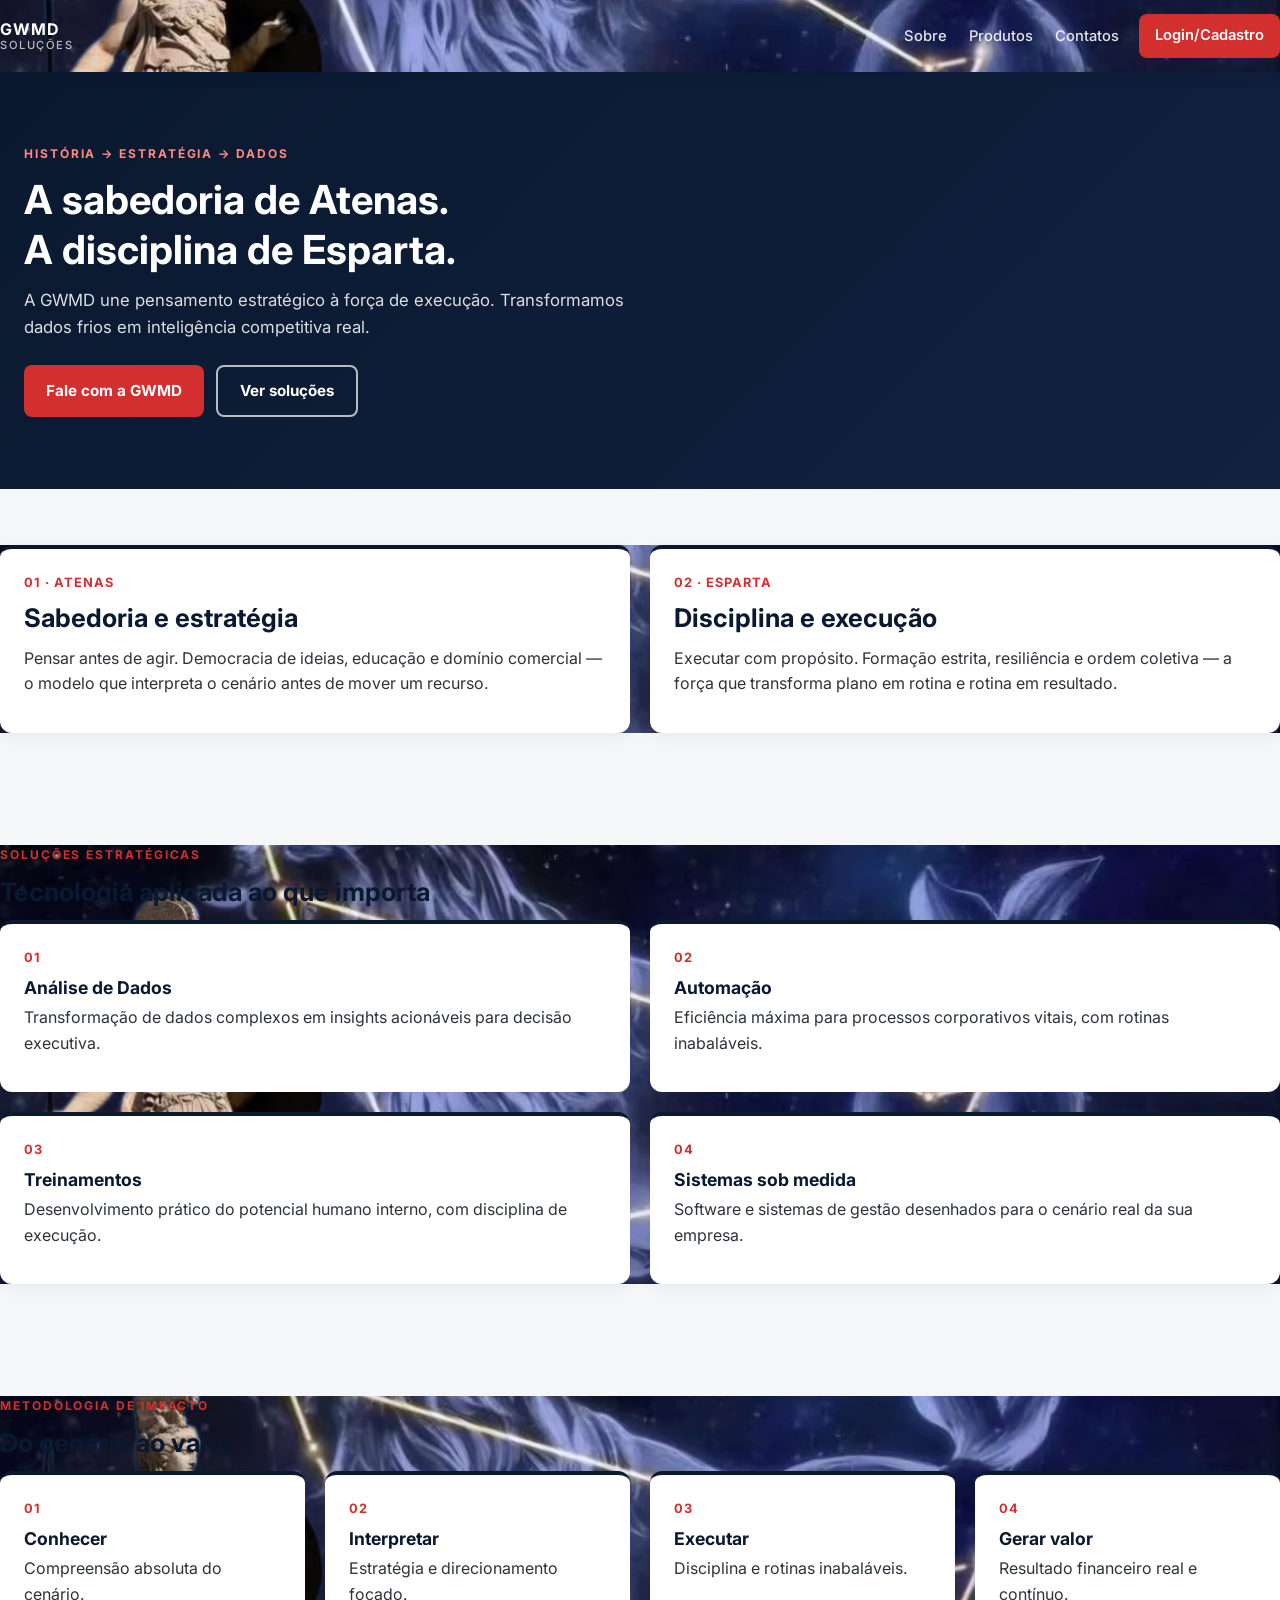
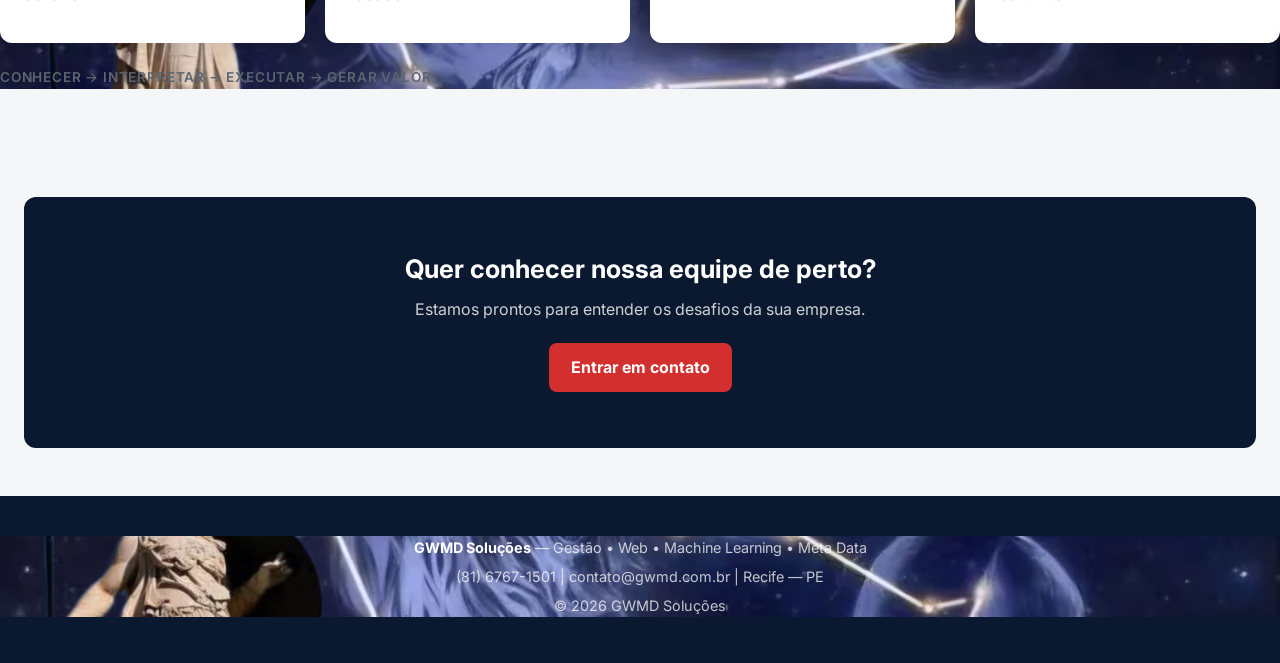
==== index.html @ 0099fe32 "Meu primeiro commit - site GWMD Solucoes" ====
<!DOCTYPE html>
<html lang="en">
<head>
    <meta charset="UTF-8">
    <meta name="viewport" content="width=device-width, initial-scale=1.0">
    <title>GWMD Soluções</title>
    <link rel="stylesheet" href="css/style.css">
</head>
<body>

    <!-- menu no topo -->
    <header>
        <div class="container">
            <!-- container centraliza e limita a largura -->

            <div class="logo">
                <strong>GWMD</strong>
                <span>Soluções</span>
            </div>

            <nav>
                <!-- links das páginas -->
                <ul>
                    <li><a href="sobre.html">Sobre</a></li>
                    <li><a href="produtos.html">Produtos</a></li>
                    <li><a href="contatos.html">Contatos</a></li>
                    <li><a href="login.html" class="btn-nav">Login/Cadastro</a></li>
                </ul>
            </nav>
        </div>
    </header>

    <!-- seção de identidade-->
    <section class="identidade">
        <div class="container-pagina">
            <p class="eyebrow">História → Estratégia → Dados</p>

            <h1>A sabedoria de Atenas.<br>A disciplina de Esparta.</h1>
         
            <p class="subtitle">
                A GWMD une pensamento estratégico à força de execução.
                Transformamos dados frios em inteligência competitiva real.
            </p>

            <div class="acoes-identidade">
                <!-- botões principais -->
                <a href="contatos.html" class="btn">Fale com a GWMD</a>
                <a href="produtos.html" class="btn btn-outline">Ver soluções</a>
            </div>
        </div>
    </section>

    <!-- bloco atenas x esparta (oque vai ser o diferencial talvez seja isso mesmo de unir o antigo com o atual, e eu sou meio suspeito a dizer sobre o antigo até pq a filosofia socratica é algo que eu gosto muito)-->
    <section class="legado">
        <div class="container grid-2">
            <article class="card">
                <p class="card-label">01 · Atenas</p>
                <h2>Sabedoria e estratégia</h2>
                <p>
                    Pensar antes de agir. Democracia de ideias, educação e domínio comercial —
                    o modelo que interpreta o cenário antes de mover um recurso.
                </p>
            </article>

            <article class="card">
                <p class="card-label">02 · Esparta</p>
                <h2>Disciplina e execução</h2>
                <p>
                    Executar com propósito. Formação estrita, resiliência e ordem coletiva —
                    a força que transforma plano em rotina e rotina em resultado.
                </p>
            </article>
        </div>
    </section>

    <!-- os 4 serviços -->
    <section class="servicos" id="servicos">
        <div class="container">
            <p class="eyebrow">Soluções estratégicas</p>
            <h2>Tecnologia aplicada ao que importa</h2>

            <div class="grid-2">
                <article class="card">
                    <p class="card-label">01</p>
                    <h3>Análise de Dados</h3>
                    <p>Transformação de dados complexos em insights acionáveis para decisão executiva.</p>
                </article>

                <article class="card">
                    <p class="card-label">02</p>
                    <h3>Automação</h3>
                    <p>Eficiência máxima para processos corporativos vitais, com rotinas inabaláveis.</p>
                </article>

                <article class="card">
                    <p class="card-label">03</p>
                    <h3>Treinamentos</h3>
                    <p>Desenvolvimento prático do potencial humano interno, com disciplina de execução.</p>
                </article>

                <article class="card">
                    <p class="card-label">04</p>
                    <h3>Sistemas sob medida</h3>
                    <p>Software e sistemas de gestão desenhados para o cenário real da sua empresa.</p>
                </article>
            </div>
        </div>
    </section>

    <!-- metodologia em 4 passos -->
    <section class="metodologia">
        <div class="container">
            <p class="eyebrow">Metodologia de impacto</p>
            <h2>Do cenário ao valor</h2>

            <div class="grid-4">
                <article class="card">
                    <p class="card-label">01</p>
                    <h3>Conhecer</h3>
                    <p>Compreensão absoluta do cenário.</p>
                </article>
                <article class="card">
                    <p class="card-label">02</p>
                    <h3>Interpretar</h3>
                    <p>Estratégia e direcionamento focado.</p>
                </article>
                <article class="card">
                    <p class="card-label">03</p>
                    <h3>Executar</h3>
                    <p>Disciplina e rotinas inabaláveis.</p>
                </article>
                <article class="card">
                    <p class="card-label">04</p>
                    <h3>Gerar valor</h3>
                    <p>Resultado financeiro real e contínuo.</p>
                </article>
            </div>

            <p class="etapas-line">CONHECER → INTERPRETAR → EXECUTAR → GERAR VALOR</p>
        </div>
    </section>

    <!-- mais uma vendida de peixe, pro contato -->
   <section class="cta-sobre">
                <h2>Quer conhecer nossa equipe de perto?</h2>
                <p>Estamos prontos para entender os desafios da sua empresa.</p>
                <a href="contatos.html">Entrar em contato</a>
            </section>

    <!-- rodapé com contato  -->
    <footer>
        <div class="container">
            <p><strong>GWMD Soluções</strong> — Gestão • Web • Machine Learning • Meta Data</p>
            <p>(81) 6767-1501 | contato@gwmd.com.br | Recife — PE</p>
            <p>&copy; 2026 GWMD Soluções</p>
        </div>
    </footer>

</body>
</html>
---- css/style.css ----
@import url("https://fonts.googleapis.com/css2?family=Inter:wght@400;500;600;700&display=swap");

* {
    margin: 0;
    padding: 0;
    box-sizing: border-box;
}

html {
    scroll-behavior: smooth;
}

body {
    font-family: "Inter", system-ui, sans-serif;
    background: #f4f6f8;
    color: #2c333a;
    line-height: 1.6;
    min-height: 100vh;
}

img { max-width: 100%; display: block; }

a {
    color: #0a192f;
    text-decoration: none;
    transition: color 0.2s ease, background-color 0.2s ease, transform 0.2s ease, box-shadow 0.2s ease;
}

a:hover { color: #d32f2f; }

ul { list-style: none; }

h1, h2, h3, h4 {
    color: #0a192f;
    line-height: 1.25;
    font-weight: 700;
}

h1 { font-size: 2.25rem; margin-bottom: 0.75rem; }
h2 { font-size: 1.6rem; margin-bottom: 0.75rem; }
h3 { font-size: 1.1rem; margin-bottom: 0.4rem; }

p { margin-bottom: 0.75rem; }

/*  container  */
.container {
    background-image: url("../img/minervaebode.jpg");
    background-size: cover;
    background-position: center;
}
.container-pagina {
    width: 100%;
    max-width: 1280px;
    margin: 0 auto;
    padding-left: 24px;
    padding-right: 24px;
}

/*  header  */
header {
    background: #0a192f;
    color: #fff;
    position: sticky;
    top: 0;
    z-index: 100;
    box-shadow: 0 2px 12px rgba(10, 25, 47, 0.25);
}

header .container {
    display: flex;
    align-items: center;
    justify-content: space-between;
    min-height: 72px;
    gap: 24px;
}

.logo {
    display: flex;
    flex-direction: column;
    line-height: 1.2;
    color: #fff;
    font-weight: 700;
    letter-spacing: 0.06em;
}

.logo strong { color: #fff; }

.logo span {
    font-size: 0.7rem;
    font-weight: 500;
    color: rgba(255, 255, 255, 0.7);
    text-transform: uppercase;
    letter-spacing: 0.14em;
}

nav ul {
    display: flex;
    align-items: center;
    gap: 8px 18px;
    flex-wrap: wrap;
}

nav a {
    color: rgba(255, 255, 255, 0.88);
    font-size: 0.92rem;
    font-weight: 500;
    padding: 6px 2px;
}

nav a:hover { color: #fff; }

.btn-nav {
    display: inline-flex;
    align-items: center;
    background: #d32f2f;
    color: #fff !important;
    padding: 10px 16px;
    border-radius: 8px;
    font-weight: 600;
}

.btn-nav:hover {
    background: #b71c1c;
    color: #fff !important;
}

/*  botões  */
.btn,
button,
input[type="submit"] {
    display: inline-flex;
    align-items: center;
    justify-content: center;
    background: #d32f2f;
    color: #fff;
    border: none;
    border-radius: 8px;
    padding: 12px 22px;
    font-family: inherit;
    font-size: 0.95rem;
    font-weight: 700;
    cursor: pointer;
    text-decoration: none;
    transition: background-color 0.2s ease, transform 0.2s ease, box-shadow 0.2s ease;
}

.btn:hover,
button:hover {
    background: #b71c1c;
    color: #fff;
    transform: translateY(-2px);
    box-shadow: 0 6px 16px rgba(211, 47, 47, 0.35);
}

.btn-outline {
    background: transparent;
    color: #fff;
    border: 2px solid rgba(255, 255, 255, 0.7);
}

.btn-outline:hover {
    background: #fff;
    color: #0a192f;
    border-color: #fff;
    box-shadow: none;
}

/*  grids  */
.grid-2 {
    display: grid;
    grid-template-columns: repeat(2, 1fr);
    gap: 20px;
}

.grid-4 {
    display: grid;
    grid-template-columns: repeat(4, 1fr);
    gap: 20px;
}

/*  cards genéricos  */
.card,
.card-produto,
.card-metrica,
.pilar,
.bloco-info,
.item-info,
.card-login {
    background: #fff;
    border-radius: 12px;
    padding: 24px;
    box-shadow: 0 4px 16px rgba(10, 25, 47, 0.06);
    border-top: 4px solid #0a192f;
    transition: transform 0.2s ease, box-shadow 0.2s ease;
}

.card:hover,
.card-produto:hover,
.card-metrica:hover,
.pilar:hover,
.bloco-info:hover {
    transform: translateY(-5px);
    box-shadow: 0 10px 28px rgba(10, 25, 47, 0.12);
}

.card-produto,
.card-metrica {
    border-top-color: #d32f2f;
}

.card-label,
.codigo-produto {
    color: #d32f2f;
    font-size: 0.8rem;
    font-weight: 700;
    letter-spacing: 0.08em;
    text-transform: uppercase;
    margin-bottom: 8px;
}

/*  textos auxiliares  */
.eyebrow {
    color: #d32f2f;
    font-size: 0.75rem;
    font-weight: 700;
    letter-spacing: 0.16em;
    text-transform: uppercase;
    margin-bottom: 12px;
}

.subtitle {
    max-width: 640px;
    color: #5a6570;
    font-size: 1.05rem;
    margin-bottom: 24px;
}

.etapas-line {
    margin-top: 24px;
    color: #5a6570;
    font-size: 0.85rem;
    font-weight: 600;
    letter-spacing: 0.06em;
}

section {
    padding: 48px 0;
}

/* home */
.identidade {
    background: linear-gradient(135deg, #0a192f 0%, #112240 100%);
    color: #fff;
    padding: 72px 0;
}

.identidade h1 {
    color: #fff;
    font-size: 2.5rem;
    max-width: 720px;
}

.identidade .subtitle,
.identidade p {
    color: rgba(255, 255, 255, 0.85);
}

.identidade .eyebrow {
    color: #ff8a80;
}

.acoes-identidade {
    display: flex;
    flex-wrap: wrap;
    gap: 12px;
    margin-top: 8px;
}

.legado,
.servicos,
.metodologia {
    padding: 56px 0;
}

/* Contato */
.cta-sobre,
.cta-produtos {
    background: #0a192f;
    color: #fff;
    text-align: center;
    padding: 56px 24px;
    margin: 24px auto 0;
    border-radius: 12px;
    max-width: 1280px;
}

.cta-sobre h2,
.cta-produtos h2 {
    color: #fff;
}

.cta-sobre p,
.cta-produtos p {
    color: rgba(255, 255, 255, 0.8);
    margin-bottom: 20px;
}

.cta-sobre a,
.cta-produtos a {
    display: inline-flex;
    background: #d32f2f;
    color: #fff;
    padding: 12px 22px;
    border-radius: 8px;
    font-weight: 700;
}

.cta-sobre a:hover,
.cta-produtos a:hover {
    background: #b71c1c;
    color: #fff;
}

 
body > .cta-sobre {
    margin: 40px 24px 0;
}

/*  footer  */
footer {
    background: #0a192f;
    color: rgba(255, 255, 255, 0.75);
    padding: 40px 0;
    text-align: center;
    font-size: 0.9rem;
    margin-top: 48px;
}

footer strong { color: #fff; }
footer p { margin-bottom: 6px; }

/*  formulários .campo  */
.campo {
    margin-bottom: 18px;
}

.campo label {
    display: block;
    font-size: 0.9rem;
    font-weight: 600;
    color: #0a192f;
    margin-bottom: 6px;
}

.campo input,
.campo select,
.campo textarea {
    width: 100%;
    padding: 12px 14px;
    font-family: inherit;
    font-size: 0.95rem;
    color: #2c333a;
    background: #fff;
    border: 1px solid #d0d7de;
    border-radius: 8px;
    outline: none;
    transition: border-color 0.2s ease, box-shadow 0.2s ease;
}

.campo textarea {
    min-height: 120px;
    resize: vertical;
}

.campo input:focus,
.campo select:focus,
.campo textarea:focus {
    border-color: #0a192f;
    box-shadow: 0 0 0 3px rgba(10, 25, 47, 0.15);
}

/*  LOGIN  */
.area-login {
    padding: 64px 0;
    min-height: calc(100vh - 200px);
    display: flex;
    align-items: center;
}

.area-login .container {
    display: flex;
    justify-content: center;
}

.card-login {
    width: 100%;
    max-width: 440px;
    border-top-color: #d32f2f;
}

.card-login h2 {
    margin-bottom: 8px;
}

.card-login > p {
    color: #5a6570;
    margin-bottom: 24px;
}

.card-login form {
    background: transparent;
    box-shadow: none;
    border: none;
    padding: 0;
}

.opcoes-login {
    display: flex;
    flex-direction: column;
    gap: 10px;
    margin-bottom: 20px;
    font-size: 0.9rem;
}

.opcoes-login a {
    color: #d32f2f;
    font-weight: 500;
}

.card-login button {
    width: 100%;
}
/*  CONTATOS  */
.pagina-contato {
    padding-bottom: 24px;
}

.contato-hero {
    padding-top: 40px;
    padding-bottom: 16px;
}

.bloco-contato {
    display: grid;
    grid-template-columns: 1.2fr 0.8fr;
    gap: 24px;
    align-items: start;
    padding-bottom: 40px;
}

.formulario-contato {
    background: #fff;
    border-radius: 12px;
    padding: 28px;
    box-shadow: 0 4px 16px rgba(10, 25, 47, 0.06);
    border-top: 4px solid #0a192f;
}

.formulario-contato form {
    background: transparent;
    box-shadow: none;
    border: none;
    padding: 0;
}

.formulario-contato button {
    width: 100%;
    margin-top: 8px;
}

.informacoes-contato {
    display: flex;
    flex-direction: column;
    gap: 16px;
}

.informacoes-contato > h2 {
    margin-bottom: 4px;
}

.item-info {
    border-top-color: #d32f2f;
    padding: 18px 20px;
}

.item-info h3 {
    font-size: 0.85rem;
    text-transform: uppercase;
    letter-spacing: 0.06em;
    color: #d32f2f;
}

.item-info p {
    margin-bottom: 0;
    color: #2c333a;
    font-weight: 500;
}

/*  PRODUTOS  */
.produtos-hero {
    padding-top: 40px;
    padding-bottom: 16px;
}

.lista-produtos {
    display: grid;
    grid-template-columns: repeat(2, 1fr);
    gap: 20px;
    padding-bottom: 32px;
}

.card-produto ul {
    margin: 12px 0 20px;
    padding-left: 18px;
    list-style: disc;
    color: #5a6570;
}

.card-produto li {
    margin-bottom: 6px;
    font-size: 0.92rem;
}

.card-produto > a {
    display: inline-flex;
    background: #d32f2f;
    color: #fff;
    padding: 10px 16px;
    border-radius: 8px;
    font-weight: 600;
    font-size: 0.9rem;
}

.card-produto > a:hover {
    background: #b71c1c;
    color: #fff;
}

/*  SOBRE  */
.sobre-hero {
    padding-top: 40px;
    padding-bottom: 16px;
}

.filosofia {
    padding: 24px 0 40px;
}

.filosofia > h2 {
    margin-bottom: 20px;
}

.filosofia .pilar {
    margin-bottom: 16px;
}

.missao-visao {
    display: grid;
    grid-template-columns: repeat(2, 1fr);
    gap: 20px;
    padding-bottom: 32px;
}

/*  DASHBOARD  */
.pagina-dashboard {
    padding-bottom: 40px;
}

.boas-vindas {
    padding-top: 40px;
    padding-bottom: 16px;
}

.metricas-grid {
    display: grid;
    grid-template-columns: repeat(4, 1fr);
    gap: 20px;
    margin-bottom: 36px;
}

.valor-metrica {
    font-size: 1.85rem;
    font-weight: 700;
    color: #0a192f;
    margin: 8px 0 4px;
}

.status-metrica {
    color: #5a6570;
    font-size: 0.88rem;
    margin-bottom: 0;
}

.tabela-relatorios {
    margin-bottom: 36px;
}

table {
    width: 100%;
    border-collapse: collapse;
    background: #fff;
    border-radius: 12px;
    overflow: hidden;
    box-shadow: 0 4px 16px rgba(10, 25, 47, 0.06);
    border: none;
}

thead {
    background: #0a192f;
    color: #fff;
}

thead th {
    text-align: left;
    padding: 14px 16px;
    font-size: 0.85rem;
    font-weight: 600;
}

tbody td {
    text-align: left;
    padding: 14px 16px;
    font-size: 0.92rem;
    border-bottom: 1px solid #e8ecf0;
}

tbody tr:nth-child(even) {
    background: #f4f6f8;
}

tbody tr:hover {
    background: #eef2f6;
}

.tabela-relatorios a {
    color: #d32f2f;
    font-weight: 600;
}

.acoes-dashboard {
    background: #fff;
    border-radius: 12px;
    padding: 24px;
    box-shadow: 0 4px 16px rgba(10, 25, 47, 0.06);
    border-top: 4px solid #0a192f;
}

.acoes-dashboard a {
    display: inline-flex;
    margin: 8px 12px 0 0;
    background: #d32f2f;
    color: #fff;
    padding: 10px 16px;
    border-radius: 8px;
    font-weight: 600;
    font-size: 0.9rem;
}

.acoes-dashboard a:hover {
    background: #b71c1c;
    color: #fff;
}

/*  responsivo  */
@media (max-width: 1024px) {
    .grid-4,
    .metricas-grid {
        grid-template-columns: repeat(2, 1fr);
    }
}

@media (max-width: 768px) {
    h1 { font-size: 1.7rem; }
    h2 { font-size: 1.35rem; }

    header .container {
        flex-direction: column;
        align-items: flex-start;
        padding-top: 16px;
        padding-bottom: 16px;
    }

    nav ul {
        width: 100%;
        gap: 8px 12px;
    }

    .identidade { padding: 48px 0; }
    .identidade h1 { font-size: 1.8rem; }

    .grid-2,
    .grid-4,
    .lista-produtos,
    .missao-visao,
    .bloco-contato,
    .metricas-grid {
        grid-template-columns: 1fr;
    }

    table {
        display: block;
        overflow-x: auto;
    }

    section { padding: 36px 0; }
}
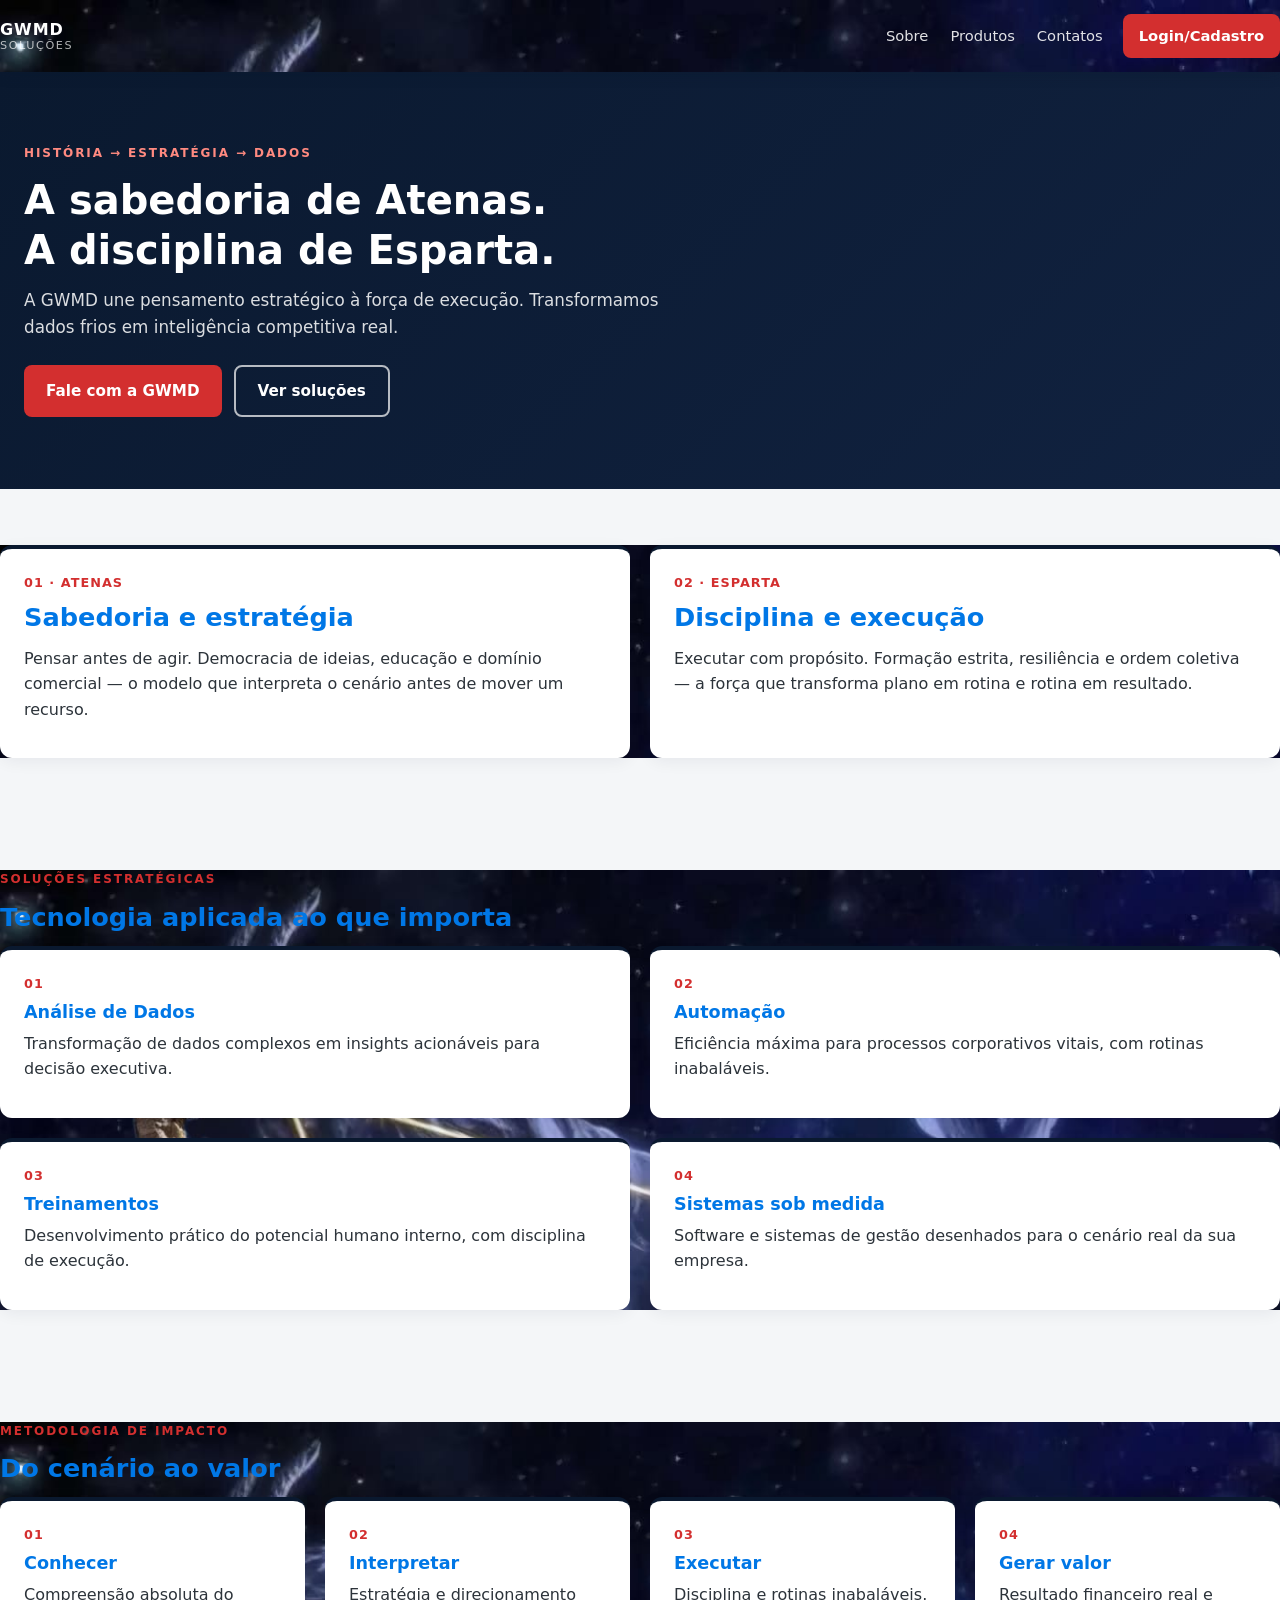
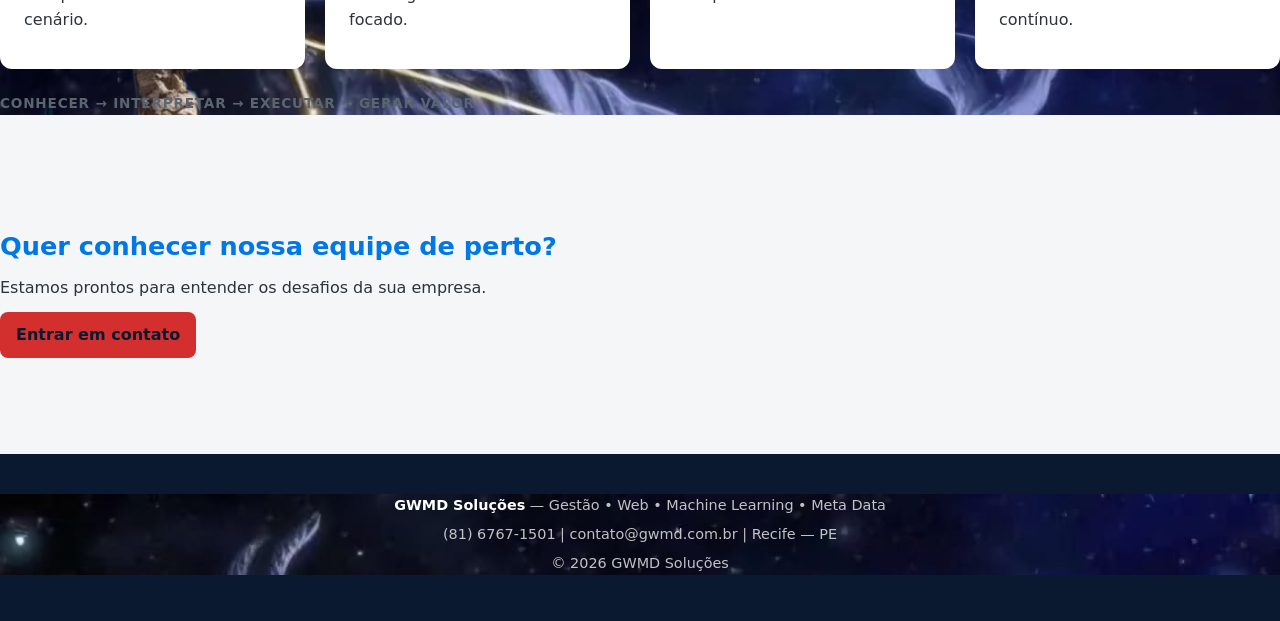
==== commit f9468072: "javascript implementado" ====
--- a/index.html
+++ b/index.html
@@ -144,7 +144,7 @@
    <section class="cta-sobre">
                 <h2>Quer conhecer nossa equipe de perto?</h2>
                 <p>Estamos prontos para entender os desafios da sua empresa.</p>
-                <a href="contatos.html">Entrar em contato</a>
+            <div class="bt-cta" > <a href="contatos.html">Entrar em contato</a></div> 
             </section>
 
     <!-- rodapé com contato  -->
--- a/css/style.css
+++ b/css/style.css
@@ -1,5 +1,3 @@
-@import url("https://fonts.googleapis.com/css2?family=Inter:wght@400;500;600;700&display=swap");
-
 * {
     margin: 0;
     padding: 0;
@@ -31,7 +29,7 @@
 ul { list-style: none; }
 
 h1, h2, h3, h4 {
-    color: #0a192f;
+    color: #0077e6;
     line-height: 1.25;
     font-weight: 700;
 }
@@ -45,8 +43,8 @@
 /*  container  */
 .container {
     background-image: url("../img/minervaebode.jpg");
-    background-size: cover;
-    background-position: center;
+    background-size: 100% auto;
+    background-position: stop right;
 }
 .container-pagina {
     width: 100%;
@@ -118,12 +116,10 @@
     border-radius: 8px;
     font-weight: 600;
 }
-
 .btn-nav:hover {
     background: #b71c1c;
     color: #fff !important;
 }
-
 /*  botões  */
 .btn,
 button,
@@ -143,7 +139,6 @@
     text-decoration: none;
     transition: background-color 0.2s ease, transform 0.2s ease, box-shadow 0.2s ease;
 }
-
 .btn:hover,
 button:hover {
     background: #b71c1c;
@@ -151,34 +146,29 @@
     transform: translateY(-2px);
     box-shadow: 0 6px 16px rgba(211, 47, 47, 0.35);
 }
-
 .btn-outline {
     background: transparent;
     color: #fff;
     border: 2px solid rgba(255, 255, 255, 0.7);
 }
-
 .btn-outline:hover {
     background: #fff;
     color: #0a192f;
     border-color: #fff;
     box-shadow: none;
 }
-
 /*  grids  */
 .grid-2 {
     display: grid;
     grid-template-columns: repeat(2, 1fr);
     gap: 20px;
 }
-
 .grid-4 {
     display: grid;
     grid-template-columns: repeat(4, 1fr);
     gap: 20px;
 }
-
-/*  cards genéricos  */
+/*  cards das paginas  */
 .card,
 .card-produto,
 .card-metrica,
@@ -193,7 +183,6 @@
     border-top: 4px solid #0a192f;
     transition: transform 0.2s ease, box-shadow 0.2s ease;
 }
-
 .card:hover,
 .card-produto:hover,
 .card-metrica:hover,
@@ -202,12 +191,10 @@
     transform: translateY(-5px);
     box-shadow: 0 10px 28px rgba(10, 25, 47, 0.12);
 }
-
 .card-produto,
 .card-metrica {
     border-top-color: #d32f2f;
 }
-
 .card-label,
 .codigo-produto {
     color: #d32f2f;
@@ -217,7 +204,6 @@
     text-transform: uppercase;
     margin-bottom: 8px;
 }
-
 /*  textos auxiliares  */
 .eyebrow {
     color: #d32f2f;
@@ -227,14 +213,12 @@
     text-transform: uppercase;
     margin-bottom: 12px;
 }
-
 .subtitle {
     max-width: 640px;
     color: #5a6570;
     font-size: 1.05rem;
     margin-bottom: 24px;
 }
-
 .etapas-line {
     margin-top: 24px;
     color: #5a6570;
@@ -242,90 +226,38 @@
     font-weight: 600;
     letter-spacing: 0.06em;
 }
-
 section {
     padding: 48px 0;
 }
-
-/* home */
+/* indentidade da empresa */
 .identidade {
     background: linear-gradient(135deg, #0a192f 0%, #112240 100%);
     color: #fff;
     padding: 72px 0;
 }
-
 .identidade h1 {
     color: #fff;
     font-size: 2.5rem;
     max-width: 720px;
 }
-
 .identidade .subtitle,
 .identidade p {
     color: rgba(255, 255, 255, 0.85);
 }
-
 .identidade .eyebrow {
     color: #ff8a80;
 }
-
 .acoes-identidade {
     display: flex;
     flex-wrap: wrap;
     gap: 12px;
     margin-top: 8px;
 }
-
 .legado,
 .servicos,
 .metodologia {
     padding: 56px 0;
 }
-
-/* Contato */
-.cta-sobre,
-.cta-produtos {
-    background: #0a192f;
-    color: #fff;
-    text-align: center;
-    padding: 56px 24px;
-    margin: 24px auto 0;
-    border-radius: 12px;
-    max-width: 1280px;
-}
-
-.cta-sobre h2,
-.cta-produtos h2 {
-    color: #fff;
-}
-
-.cta-sobre p,
-.cta-produtos p {
-    color: rgba(255, 255, 255, 0.8);
-    margin-bottom: 20px;
-}
-
-.cta-sobre a,
-.cta-produtos a {
-    display: inline-flex;
-    background: #d32f2f;
-    color: #fff;
-    padding: 12px 22px;
-    border-radius: 8px;
-    font-weight: 700;
-}
-
-.cta-sobre a:hover,
-.cta-produtos a:hover {
-    background: #b71c1c;
-    color: #fff;
-}
-
- 
-body > .cta-sobre {
-    margin: 40px 24px 0;
-}
-
 /*  footer  */
 footer {
     background: #0a192f;
@@ -335,15 +267,12 @@
     font-size: 0.9rem;
     margin-top: 48px;
 }
-
 footer strong { color: #fff; }
 footer p { margin-bottom: 6px; }
-
 /*  formulários .campo  */
 .campo {
     margin-bottom: 18px;
 }
-
 .campo label {
     display: block;
     font-size: 0.9rem;
@@ -351,7 +280,6 @@
     color: #0a192f;
     margin-bottom: 6px;
 }
-
 .campo input,
 .campo select,
 .campo textarea {
@@ -366,301 +294,16 @@
     outline: none;
     transition: border-color 0.2s ease, box-shadow 0.2s ease;
 }
-
 .campo textarea {
     min-height: 120px;
     resize: vertical;
 }
-
 .campo input:focus,
 .campo select:focus,
 .campo textarea:focus {
     border-color: #0a192f;
     box-shadow: 0 0 0 3px rgba(10, 25, 47, 0.15);
 }
-
-/*  LOGIN  */
-.area-login {
-    padding: 64px 0;
-    min-height: calc(100vh - 200px);
-    display: flex;
-    align-items: center;
-}
-
-.area-login .container {
-    display: flex;
-    justify-content: center;
-}
-
-.card-login {
-    width: 100%;
-    max-width: 440px;
-    border-top-color: #d32f2f;
-}
-
-.card-login h2 {
-    margin-bottom: 8px;
-}
-
-.card-login > p {
-    color: #5a6570;
-    margin-bottom: 24px;
-}
-
-.card-login form {
-    background: transparent;
-    box-shadow: none;
-    border: none;
-    padding: 0;
-}
-
-.opcoes-login {
-    display: flex;
-    flex-direction: column;
-    gap: 10px;
-    margin-bottom: 20px;
-    font-size: 0.9rem;
-}
-
-.opcoes-login a {
-    color: #d32f2f;
-    font-weight: 500;
-}
-
-.card-login button {
-    width: 100%;
-}
-/*  CONTATOS  */
-.pagina-contato {
-    padding-bottom: 24px;
-}
-
-.contato-hero {
-    padding-top: 40px;
-    padding-bottom: 16px;
-}
-
-.bloco-contato {
-    display: grid;
-    grid-template-columns: 1.2fr 0.8fr;
-    gap: 24px;
-    align-items: start;
-    padding-bottom: 40px;
-}
-
-.formulario-contato {
-    background: #fff;
-    border-radius: 12px;
-    padding: 28px;
-    box-shadow: 0 4px 16px rgba(10, 25, 47, 0.06);
-    border-top: 4px solid #0a192f;
-}
-
-.formulario-contato form {
-    background: transparent;
-    box-shadow: none;
-    border: none;
-    padding: 0;
-}
-
-.formulario-contato button {
-    width: 100%;
-    margin-top: 8px;
-}
-
-.informacoes-contato {
-    display: flex;
-    flex-direction: column;
-    gap: 16px;
-}
-
-.informacoes-contato > h2 {
-    margin-bottom: 4px;
-}
-
-.item-info {
-    border-top-color: #d32f2f;
-    padding: 18px 20px;
-}
-
-.item-info h3 {
-    font-size: 0.85rem;
-    text-transform: uppercase;
-    letter-spacing: 0.06em;
-    color: #d32f2f;
-}
-
-.item-info p {
-    margin-bottom: 0;
-    color: #2c333a;
-    font-weight: 500;
-}
-
-/*  PRODUTOS  */
-.produtos-hero {
-    padding-top: 40px;
-    padding-bottom: 16px;
-}
-
-.lista-produtos {
-    display: grid;
-    grid-template-columns: repeat(2, 1fr);
-    gap: 20px;
-    padding-bottom: 32px;
-}
-
-.card-produto ul {
-    margin: 12px 0 20px;
-    padding-left: 18px;
-    list-style: disc;
-    color: #5a6570;
-}
-
-.card-produto li {
-    margin-bottom: 6px;
-    font-size: 0.92rem;
-}
-
-.card-produto > a {
-    display: inline-flex;
-    background: #d32f2f;
-    color: #fff;
-    padding: 10px 16px;
-    border-radius: 8px;
-    font-weight: 600;
-    font-size: 0.9rem;
-}
-
-.card-produto > a:hover {
-    background: #b71c1c;
-    color: #fff;
-}
-
-/*  SOBRE  */
-.sobre-hero {
-    padding-top: 40px;
-    padding-bottom: 16px;
-}
-
-.filosofia {
-    padding: 24px 0 40px;
-}
-
-.filosofia > h2 {
-    margin-bottom: 20px;
-}
-
-.filosofia .pilar {
-    margin-bottom: 16px;
-}
-
-.missao-visao {
-    display: grid;
-    grid-template-columns: repeat(2, 1fr);
-    gap: 20px;
-    padding-bottom: 32px;
-}
-
-/*  DASHBOARD  */
-.pagina-dashboard {
-    padding-bottom: 40px;
-}
-
-.boas-vindas {
-    padding-top: 40px;
-    padding-bottom: 16px;
-}
-
-.metricas-grid {
-    display: grid;
-    grid-template-columns: repeat(4, 1fr);
-    gap: 20px;
-    margin-bottom: 36px;
-}
-
-.valor-metrica {
-    font-size: 1.85rem;
-    font-weight: 700;
-    color: #0a192f;
-    margin: 8px 0 4px;
-}
-
-.status-metrica {
-    color: #5a6570;
-    font-size: 0.88rem;
-    margin-bottom: 0;
-}
-
-.tabela-relatorios {
-    margin-bottom: 36px;
-}
-
-table {
-    width: 100%;
-    border-collapse: collapse;
-    background: #fff;
-    border-radius: 12px;
-    overflow: hidden;
-    box-shadow: 0 4px 16px rgba(10, 25, 47, 0.06);
-    border: none;
-}
-
-thead {
-    background: #0a192f;
-    color: #fff;
-}
-
-thead th {
-    text-align: left;
-    padding: 14px 16px;
-    font-size: 0.85rem;
-    font-weight: 600;
-}
-
-tbody td {
-    text-align: left;
-    padding: 14px 16px;
-    font-size: 0.92rem;
-    border-bottom: 1px solid #e8ecf0;
-}
-
-tbody tr:nth-child(even) {
-    background: #f4f6f8;
-}
-
-tbody tr:hover {
-    background: #eef2f6;
-}
-
-.tabela-relatorios a {
-    color: #d32f2f;
-    font-weight: 600;
-}
-
-.acoes-dashboard {
-    background: #fff;
-    border-radius: 12px;
-    padding: 24px;
-    box-shadow: 0 4px 16px rgba(10, 25, 47, 0.06);
-    border-top: 4px solid #0a192f;
-}
-
-.acoes-dashboard a {
-    display: inline-flex;
-    margin: 8px 12px 0 0;
-    background: #d32f2f;
-    color: #fff;
-    padding: 10px 16px;
-    border-radius: 8px;
-    font-weight: 600;
-    font-size: 0.9rem;
-}
-
-.acoes-dashboard a:hover {
-    background: #b71c1c;
-    color: #fff;
-}
-
 /*  responsivo  */
 @media (max-width: 1024px) {
     .grid-4,
@@ -668,39 +311,42 @@
         grid-template-columns: repeat(2, 1fr);
     }
 }
-
 @media (max-width: 768px) {
     h1 { font-size: 1.7rem; }
     h2 { font-size: 1.35rem; }
-
     header .container {
-        flex-direction: column;
-        align-items: flex-start;
-        padding-top: 16px;
-        padding-bottom: 16px;
-    }
-
+     flex-direction: column;
+    align-items: flex-start;
+    padding-top: 16px;
+    padding-bottom: 16px;
+    }
     nav ul {
-        width: 100%;
-        gap: 8px 12px;
-    }
-
+    width: 100%;
+    gap: 8px 12px;
+    }
     .identidade { padding: 48px 0; }
     .identidade h1 { font-size: 1.8rem; }
-
     .grid-2,
     .grid-4,
     .lista-produtos,
     .missao-visao,
     .bloco-contato,
     .metricas-grid {
-        grid-template-columns: 1fr;
-    }
-
+    grid-template-columns: 1fr;
+    }
     table {
-        display: block;
-        overflow-x: auto;
-    }
-
-    section { padding: 36px 0; }
+    display: block;
+    overflow-x: auto;
+    }
+section { padding: 36px 0; }
+}
+/* botão de contato que acabou desconfigurando o css*/
+.bt-cta {
+    display: inline-flex;
+    align-items: left;
+    background: #d32f2f;
+    color: #fff !important;
+    padding: 10px 16px;
+    border-radius: 8px;
+    font-weight: 600;
 }
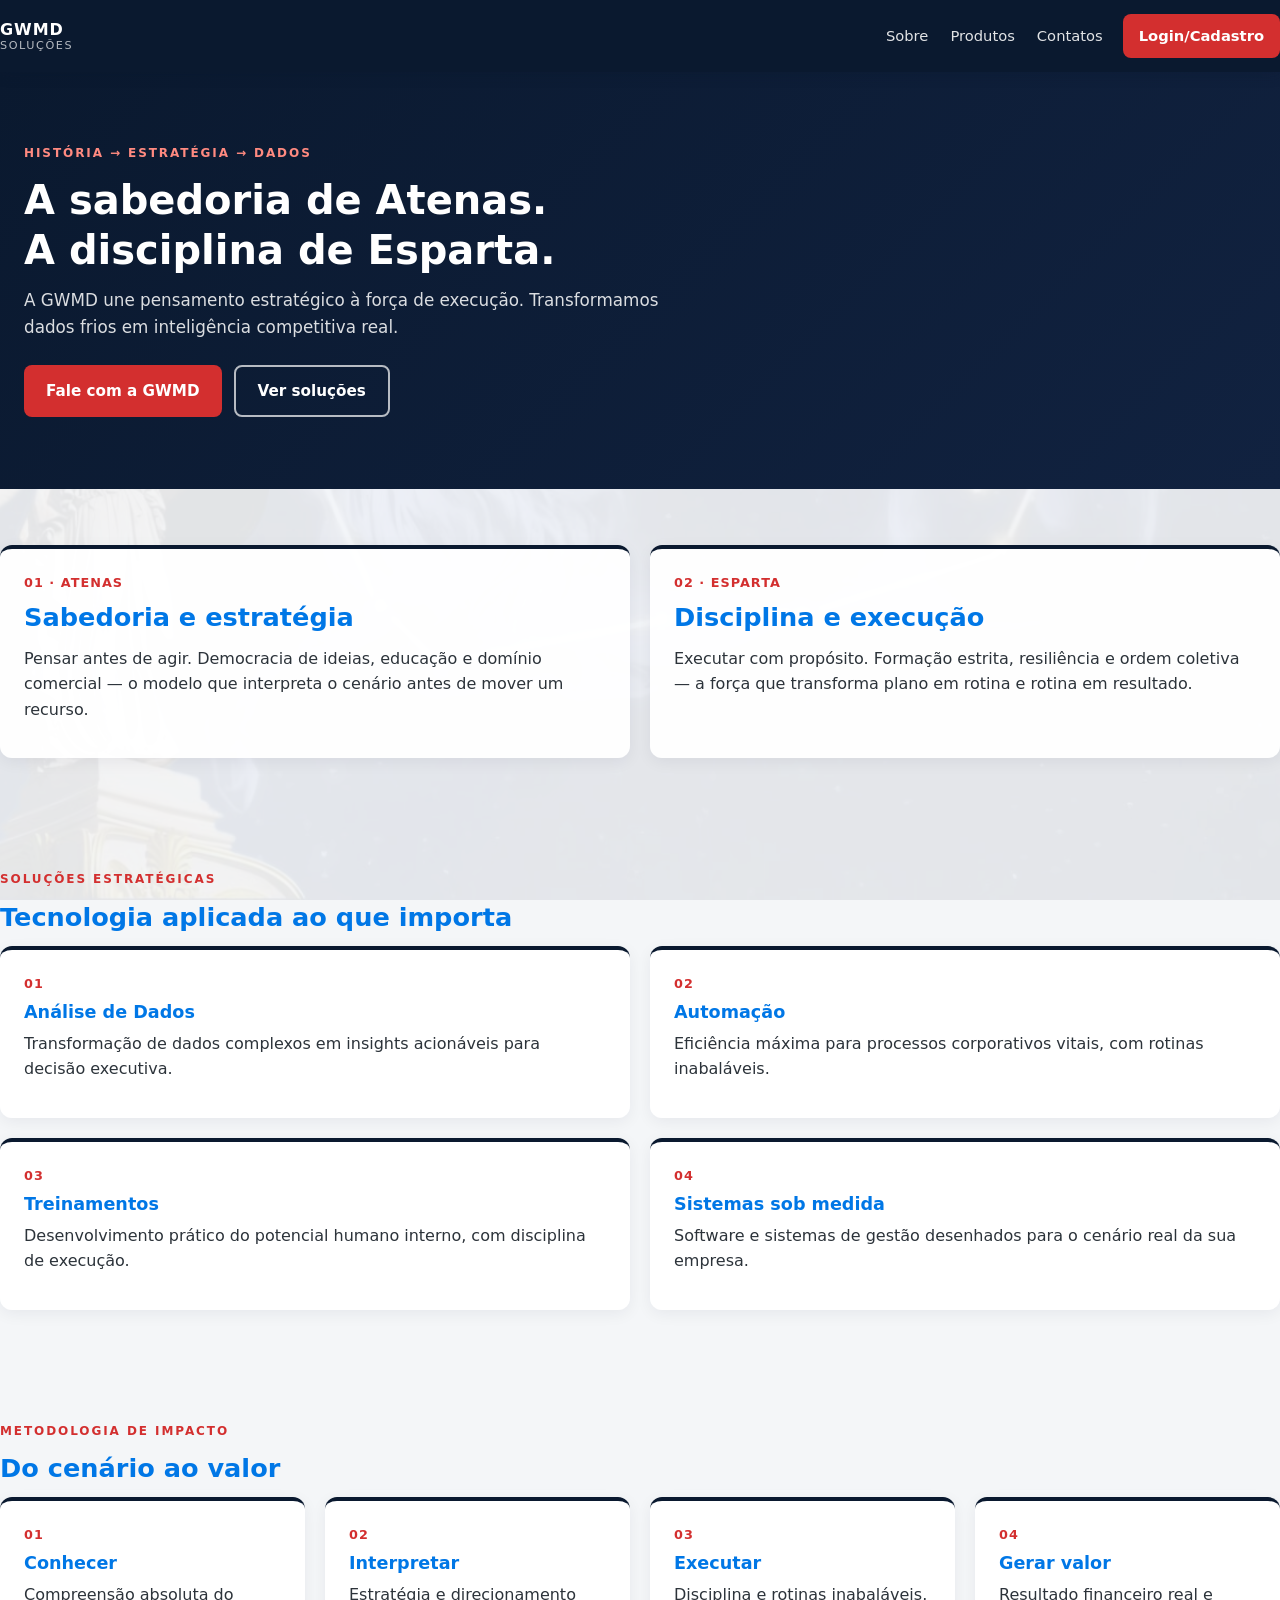
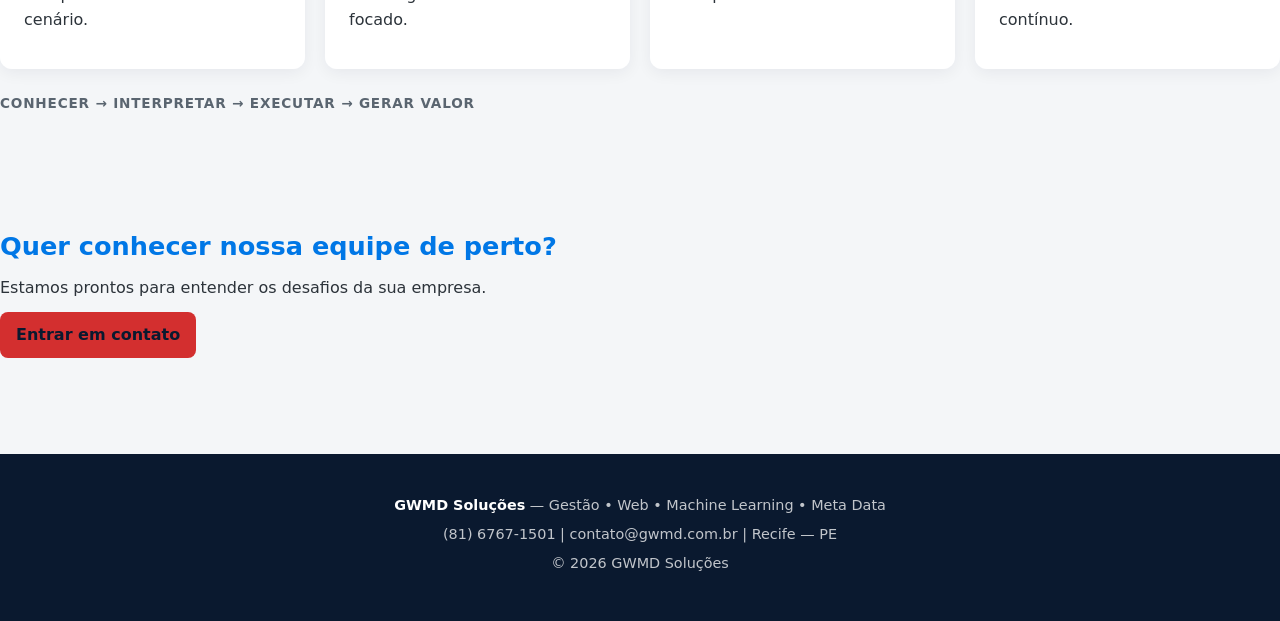
==== commit bd0cd673: "arurmei imagem de fundo" ====
--- a/index.html
+++ b/index.html
@@ -6,7 +6,7 @@
     <title>GWMD Soluções</title>
     <link rel="stylesheet" href="css/style.css">
 </head>
-<body>
+<body class="pagina-inicial">
 
     <!-- menu no topo -->
     <header>
--- a/css/style.css
+++ b/css/style.css
@@ -16,6 +16,20 @@
     min-height: 100vh;
 }
 
+body.pagina-inicial {
+    isolation: isolate;
+}
+
+body.pagina-inicial::before {
+    content: "";
+    position: fixed;
+    inset: 0;
+    z-index: -1;
+    background: url("../img/minervaebode.jpg") center / cover no-repeat;
+    opacity: 0.07;
+    pointer-events: none;
+}
+
 img { max-width: 100%; display: block; }
 
 a {
@@ -40,12 +54,6 @@
 
 p { margin-bottom: 0.75rem; }
 
-/*  container  */
-.container {
-    background-image: url("../img/minervaebode.jpg");
-    background-size: 100% auto;
-    background-position: stop right;
-}
 .container-pagina {
     width: 100%;
     max-width: 1280px;
@@ -183,6 +191,10 @@
     border-top: 4px solid #0a192f;
     transition: transform 0.2s ease, box-shadow 0.2s ease;
 }
+body.pagina-inicial .card {
+    background: rgba(255, 255, 255, 0.94);
+}
+
 .card:hover,
 .card-produto:hover,
 .card-metrica:hover,
